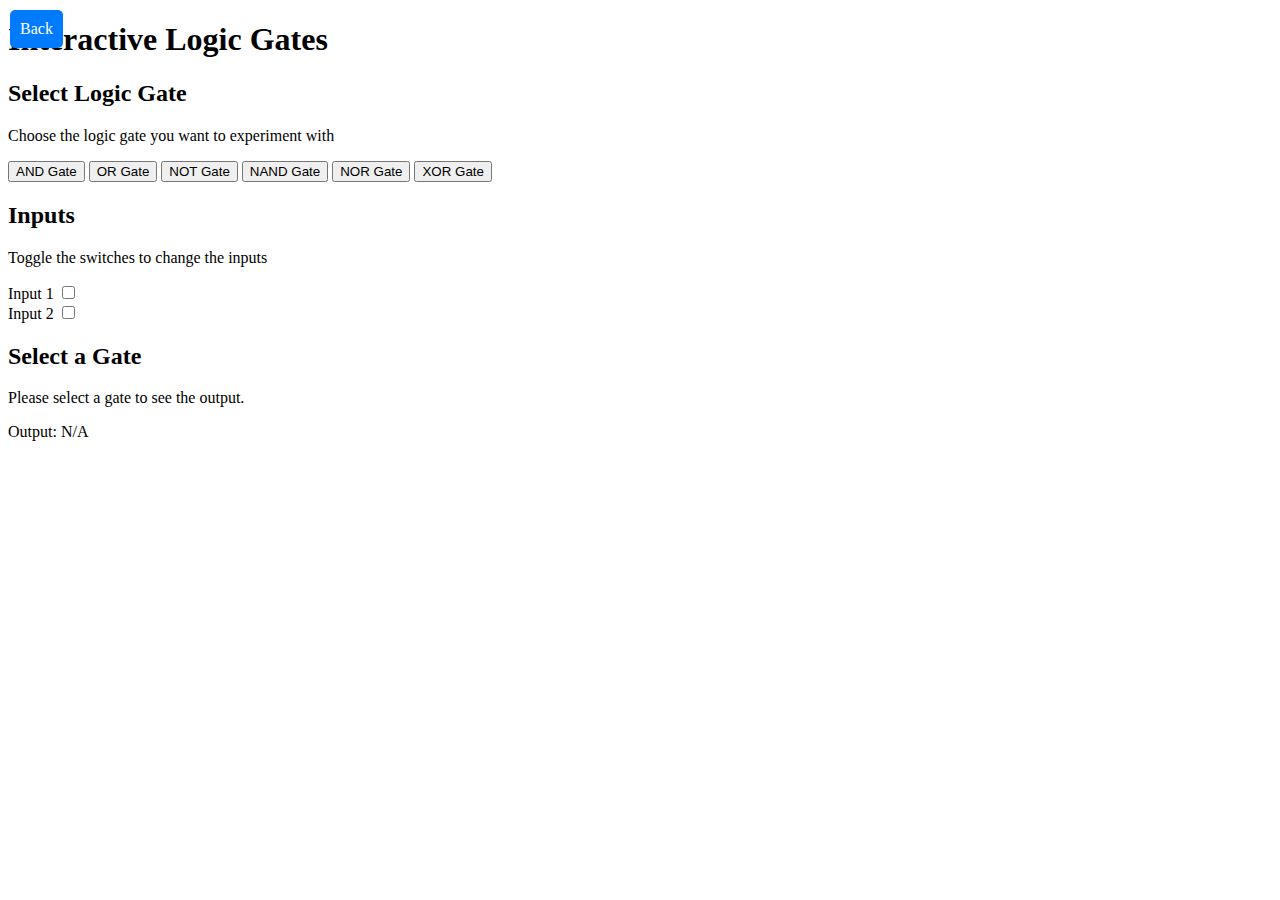
==== logic-gates.html @ ff68f867 "Initial files uploaded" ====
<!DOCTYPE html>
<html lang="en">
<head>
    <meta charset="UTF-8">
    <meta name="viewport" content="width=device-width, initial-scale=1.0">
    <title>Interactive Logic Gates</title>
    <link rel="stylesheet" href="logic.css">
    <link rel="stylesheet" href="https://cdnjs.cloudflare.com/ajax/libs/font-awesome/6.0.0-beta3/css/all.min.css">
</head>
<body>
    <a href="index.html" class="back-button" style="position: absolute; top: 10px; left: 10px; padding: 10px; background-color: #007BFF; color: white; text-align: center; text-decoration: none; border-radius: 5px;">Back</a>
    <div class="container">
        <h1>Interactive Logic Gates</h1>
        
        <div class="card">
            <div class="card-header">
                <h2>Select Logic Gate</h2>
                <p>Choose the logic gate you want to experiment with</p>
            </div>
            <div class="card-content">
                <div class="gate-options">
                    <button class="gate-button" data-gate="AND">
                        AND Gate
                    </button>
                    <button class="gate-button" data-gate="OR">
                        OR Gate
                    </button>
                    <button class="gate-button" data-gate="NOT">
                        NOT Gate
                    </button>
                    <button class="gate-button" data-gate="NAND">
                        NAND Gate
                    </button>
                    <button class="gate-button" data-gate="NOR">
                        NOR Gate
                    </button>
                    <button class="gate-button" data-gate="XOR">
                        XOR Gate
                    </button>
                </div>
            </div>
        </div>

        <div class="grid">
            <div class="card">
                <div class="card-header">
                    <h2>Inputs</h2>
                    <p>Toggle the switches to change the inputs</p>
                </div>
                <div class="card-content">
                    <div class="input-group">
                        <label for="input1">
                            <span class="led" id="led1"></span>
                            Input 1
                        </label>
                        <label class="switch">
                            <input type="checkbox" id="input1">
                            <span class="slider"></span>
                        </label>
                    </div>
                    <div class="input-group" id="input2Group">
                        <label for="input2">
                            <span class="led" id="led2"></span>
                            Input 2
                        </label>
                        <label class="switch">
                            <input type="checkbox" id="input2">
                            <span class="slider"></span>
                        </label>
                    </div>
                </div>
            </div>

            <div class="card">
                <div class="card-header">
                    <h2 id="gateTitle">Select a Gate</h2>
                    <p id="gateDescription">Please select a gate to see the output.</p>
                </div>
                <div class="card-content">
                    <div class="output">
                        <span class="led" id="outputLed"></span>
                        Output: <span id="outputValue">N/A</span>
                    </div>
                </div>
            </div>
        </div>
    </div>
    <script src="logic.js"></script>
</body>
</html>
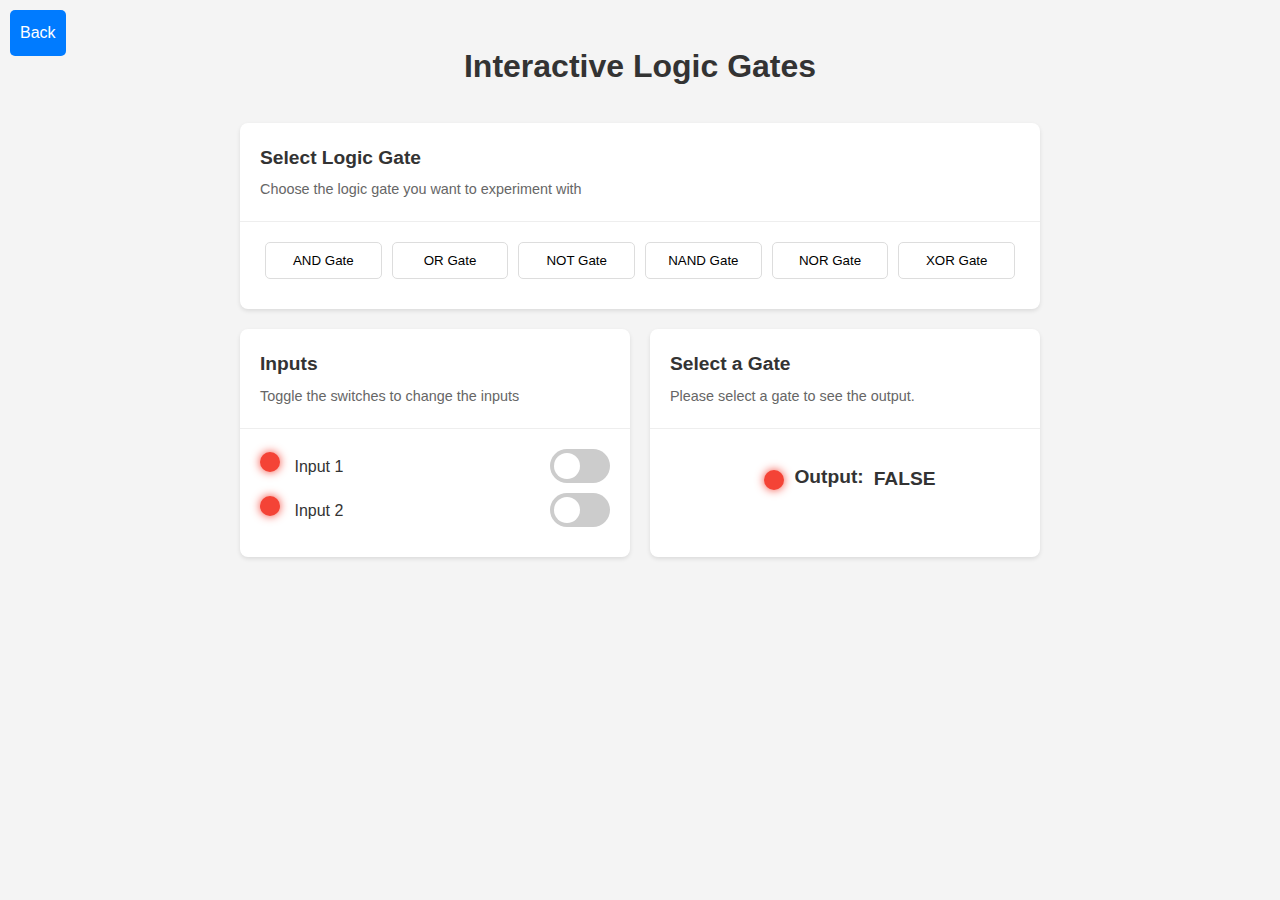
==== commit ef4b7709: "Initial files uploaded" ====
--- a/logic-gates.html
+++ b/logic-gates.html
@@ -4,7 +4,7 @@
     <meta charset="UTF-8">
     <meta name="viewport" content="width=device-width, initial-scale=1.0">
     <title>Interactive Logic Gates</title>
-    <link rel="stylesheet" href="logic.css">
+    <link rel="stylesheet" href="logic-gates.css">
     <link rel="stylesheet" href="https://cdnjs.cloudflare.com/ajax/libs/font-awesome/6.0.0-beta3/css/all.min.css">
 </head>
 <body>
@@ -85,6 +85,6 @@
             </div>
         </div>
     </div>
-    <script src="logic.js"></script>
+    <script src="logic-gates.js"></script>
 </body>
 </html>
--- a/logic-gates.css
+++ b/logic-gates.css
@@ -0,0 +1,183 @@
+body {
+    font-family: Arial, sans-serif;
+    line-height: 1.6;
+    color: #333;
+    margin: 0;
+    padding: 0;
+    background-color: #f4f4f4;
+}
+
+.container {
+    max-width: 800px;
+    margin: 0 auto;
+    padding: 20px;
+}
+
+h1 {
+    text-align: center;
+    margin-bottom: 30px;
+}
+
+.card {
+    background-color: #fff;
+    border-radius: 8px;
+    box-shadow: 0 2px 4px rgba(0, 0, 0, 0.1);
+    margin-bottom: 20px;
+}
+
+.card-header {
+    padding: 20px;
+    border-bottom: 1px solid #eee;
+}
+
+.card-header h2 {
+    margin: 0;
+    font-size: 1.2em;
+}
+
+.card-header p {
+    margin: 5px 0 0;
+    color: #666;
+    font-size: 0.9em;
+}
+
+.card-content {
+    padding: 20px;
+}
+
+.grid {
+    display: grid;
+    grid-template-columns: 1fr;
+    gap: 20px;
+}
+
+@media (min-width: 768px) {
+    .grid {
+        grid-template-columns: 1fr 1fr;
+    }
+}
+
+select, input[type="checkbox"] {
+    width: 100%;
+    padding: 10px;
+    margin-bottom: 10px;
+    border: 1px solid #ddd;
+    border-radius: 4px;
+}
+
+.input-group {
+    display: flex;
+    justify-content: space-between;
+    align-items: center;
+    margin-bottom: 10px;
+}
+
+.led {
+    display: inline-block;
+    width: 20px;
+    height: 20px;
+    border-radius: 50%;
+    margin-right: 10px;
+    transition: background-color 0.3s ease;
+}
+
+.led.on {
+    background-color: #4CAF50;
+    box-shadow: 0 0 10px #4CAF50;
+}
+
+.led.off {
+    background-color: #F44336;
+    box-shadow: 0 0 10px #F44336;
+}
+
+.output {
+    display: flex;
+    align-items: center;
+    justify-content: center;
+    font-size: 1.2em;
+    font-weight: bold;
+    margin-top: 10px;
+}
+
+.output span {
+    margin-left: 10px;
+    margin-top: 5px;
+}
+
+.switch {
+    position: relative;
+    display: inline-block;
+    width: 60px;
+    height: 34px;
+}
+
+.switch input {
+    opacity: 0;
+    width: 0;
+    height: 0;
+}
+
+.slider {
+    position: absolute;
+    cursor: pointer;
+    top: 0;
+    left: 0;
+    right: 0;
+    bottom: 0;
+    background-color: #ccc;
+    transition: .4s;
+    border-radius: 34px;
+}
+
+.slider:before {
+    position: absolute;
+    content: "";
+    height: 26px;
+    width: 26px;
+    left: 4px;
+    bottom: 4px;
+    background-color: white;
+    transition: .4s;
+    border-radius: 50%;
+}
+
+input:checked + .slider {
+    background-color: #4CAF50;
+}
+
+input:checked + .slider:before {
+    transform: translateX(26px);
+}
+
+.gate-options {
+    display: flex;
+    justify-content: space-between;
+    margin-bottom: 10px;
+}
+
+.gate-button {
+    flex: 1;
+    padding: 10px;
+    margin: 0 5px;
+    border: 1px solid #ddd;
+    border-radius: 5px;
+    background-color: #fff;
+    cursor: pointer;
+    transition: background-color 0.3s;
+}
+
+.gate-button:hover {
+    background-color: #f0f0f0;
+}
+
+.gate-button i {
+    margin-right: 5px;
+    font-size: 1.2em;
+}
+
+.gate-button.active {
+    background-color: #000;
+    color: white;
+    border-color: #000;
+}
